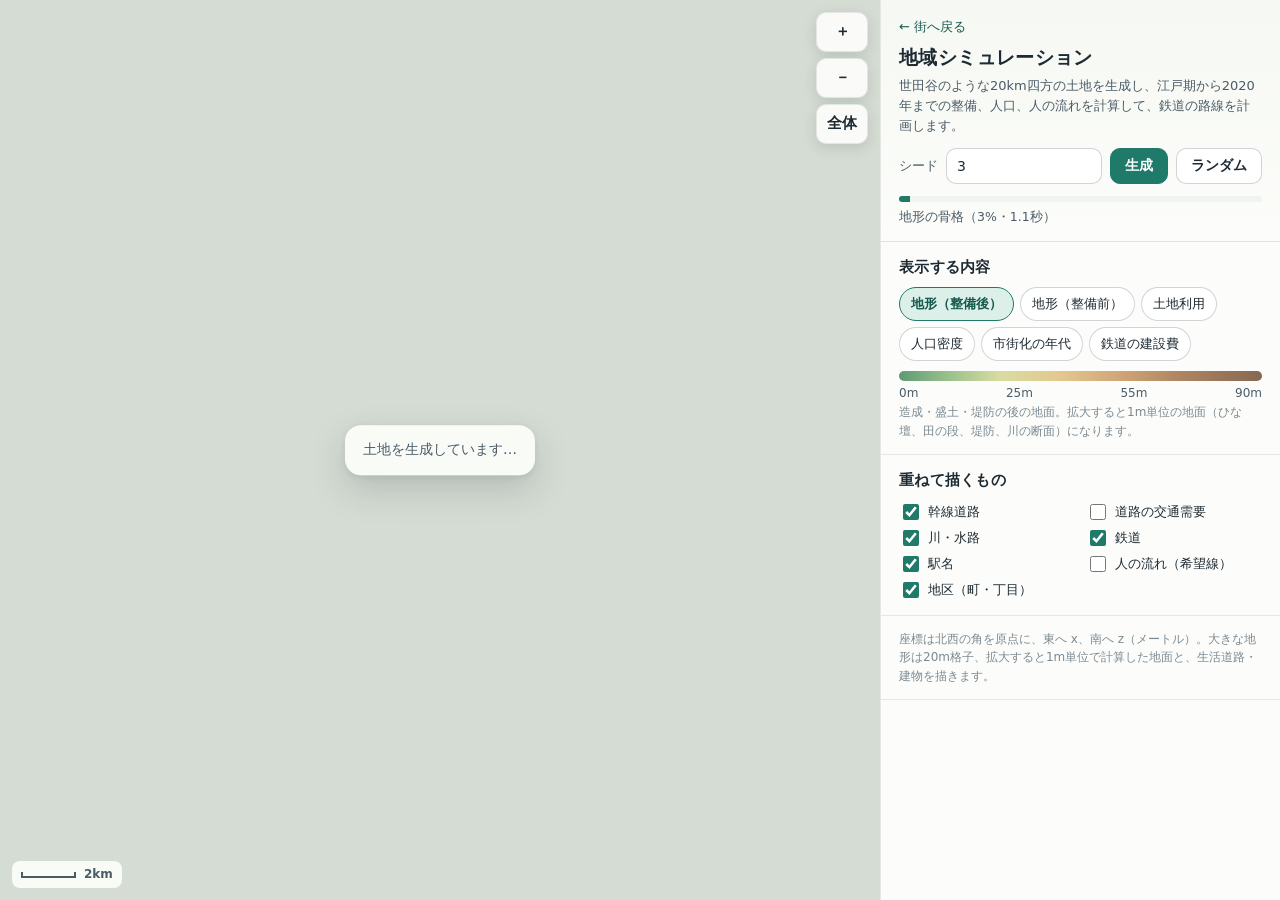
==== region.html @ edf099e9 "Serve game and region worker bundles from GitHub Pages" ====
<!doctype html>
<html lang="ja">
<head>
  <meta name="machi-api-origin" content="https://institutional-approximate-earthquake-sponsors.trycloudflare.com/">
  <meta name="machi-realtime-origin" content="https://contest-holder-anchor-worth.trycloudflare.com/">
  <meta name="robots" content="noindex, nofollow">
  <meta charset="utf-8">
  <meta name="viewport" content="width=device-width, initial-scale=1, viewport-fit=cover">
  <meta name="theme-color" content="#f6f7f3">
  <meta name="description" content="20km四方の世田谷風の土地を生成し、整備・人口・人の流れ・鉄道の路線計画をシミュレーションする地図。">
  <title>地域シミュレーション｜まちのとなり</title>
  <link rel="stylesheet" href="./region/map.css?v=online-1794980046418">
</head>
<body>
  <main class="region">
    <section class="map" aria-label="地図">
      <canvas id="map"></canvas>
      <div class="map-status" id="status" role="status" hidden></div>
      <div class="map-tools" role="group" aria-label="拡大と縮小">
        <button type="button" data-zoom="in" aria-label="拡大">＋</button>
        <button type="button" data-zoom="out" aria-label="縮小">－</button>
        <button type="button" data-zoom="fit">全体</button>
      </div>
      <div class="scale" id="scale" aria-hidden="true"><span></span><b></b></div>
      <div class="readout" id="readout" hidden></div>
      <button type="button" class="panel-toggle" id="panel-toggle" aria-controls="panel" aria-expanded="true">数値と路線</button>
    </section>

    <aside class="panel" id="panel">
      <header class="panel-head">
        <a class="back" href="./">← 街へ戻る</a>
        <h1>地域シミュレーション</h1>
        <p class="lead">世田谷のような20km四方の土地を生成し、江戸期から2020年までの整備、人口、人の流れを計算して、鉄道の路線を計画します。</p>
        <form id="seed-form" class="seed">
          <label for="seed">シード</label>
          <input id="seed" name="seed" value="3" autocomplete="off" maxlength="40" inputmode="text">
          <button type="submit" class="primary">生成</button>
          <button type="button" id="random-seed">ランダム</button>
        </form>
        <div class="progress" id="progress" hidden>
          <div class="bar"><span></span></div>
          <p></p>
        </div>
      </header>

      <section class="block">
        <h2>表示する内容</h2>
        <div class="layers" id="layers" role="radiogroup" aria-label="地図の色分け"></div>
        <div class="legend" id="legend"></div>
      </section>

      <section class="block">
        <h2>重ねて描くもの</h2>
        <div class="toggles" id="toggles">
          <label><input type="checkbox" data-show="roads" checked> 幹線道路</label>
          <label><input type="checkbox" data-show="traffic"> 道路の交通需要</label>
          <label><input type="checkbox" data-show="streams" checked> 川・水路</label>
          <label><input type="checkbox" data-show="rail" checked> 鉄道</label>
          <label><input type="checkbox" data-show="labels" checked> 駅名</label>
          <label><input type="checkbox" data-show="desire"> 人の流れ（希望線）</label>
          <label><input type="checkbox" data-show="districts" checked> 地区（町・丁目）</label>
        </div>
      </section>

      <section class="block" id="district" hidden></section>

      <section class="block" id="summary" hidden></section>
      <section class="block" id="eras" hidden></section>
      <section class="block" id="lines" hidden></section>
      <section class="block" id="line-detail" hidden></section>

      <section class="block" id="export" hidden>
        <h2>1m標高の書き出し</h2>
        <p class="note">地図の中央を中心に、見えている範囲（最大1024m四方）の標高を1m間隔で書き出します。</p>
        <div class="buttons">
          <button type="button" data-export="asc">ASCIIグリッド（.asc）</button>
          <button type="button" data-export="png">16bit PNG（1cm単位）</button>
        </div>
        <p class="note" id="export-note"></p>
      </section>

      <footer class="block foot">
        <p>座標は北西の角を原点に、東へ x、南へ z（メートル）。大きな地形は20m格子、拡大すると1m単位で計算した地面と、生活道路・建物を描きます。</p>
      </footer>
    </aside>
  </main>
  <script type="module" src="./region/map.bundle.js?v=assets-20261118" onerror="var s=document.getElementById('status');s.hidden=false;s.classList.add('error');s.textContent='地図の部品を読み込めませんでした。ページを読み込み直してください。'"></script>
</body>
</html>
---- region/map.css ----
/* The region map: the map fills the window, the numbers and lines sit in a panel on the right
   (a sheet at the bottom on a phone). Colours and type follow the game's own screen. */

:root {
  color-scheme: light;
  --font: "Yu Gothic UI", "Hiragino Sans", "Noto Sans JP", Meiryo, system-ui, sans-serif;
  --ink: #1d2a33;
  --ink-2: #4b5b66;
  --ink-3: #7b8992;
  --surface: rgba(252, 253, 250, 0.94);
  --solid: #fcfdfa;
  --sunken: #f0f3f0;
  --line: rgba(29, 42, 51, 0.1);
  --line-strong: rgba(29, 42, 51, 0.2);
  --accent: #1f7a6a;
  --accent-ink: #14594d;
  --accent-soft: #dcefe9;
  --danger: #c4453c;
  --radius: 16px;
  --radius-s: 10px;
  --shadow: 0 14px 36px rgba(18, 38, 48, 0.17), 0 2px 6px rgba(18, 38, 48, 0.08);
  --shadow-s: 0 4px 14px rgba(18, 38, 48, 0.13);
  --panel: 400px;
  font: 500 14px/1.55 var(--font);
  color: var(--ink);
}

*, *::before, *::after { box-sizing: border-box; }
html, body { width: 100%; height: 100%; margin: 0; }
body { overflow: hidden; overscroll-behavior: none; background: #dfe5dc; -webkit-text-size-adjust: 100%; }
button, input, select { font: inherit; color: inherit; -webkit-tap-highlight-color: transparent; }
h1, h2, h3, p { margin: 0; }

.region { display: grid; grid-template-columns: minmax(0, 1fr) var(--panel); width: 100%; height: 100%; }

/* The map */
.map { position: relative; min-width: 0; min-height: 0; overflow: hidden; background: #dfe5dc; }
#map { display: block; width: 100%; height: 100%; touch-action: none; cursor: grab; }
#map.dragging { cursor: grabbing; }
.map-status {
  position: absolute; left: 50%; top: 50%; transform: translate(-50%, -50%);
  max-width: min(420px, 86%); padding: 14px 18px; border-radius: var(--radius);
  background: var(--surface); box-shadow: var(--shadow); text-align: center; color: var(--ink-2);
}
.map-status.error { color: var(--danger); text-align: left; white-space: pre-wrap; font-size: 12.5px; }
.map-tools { position: absolute; right: 12px; top: 12px; display: flex; flex-direction: column; gap: 6px; }
.map-tools button {
  min-width: 40px; height: 40px; padding: 0 10px; border: 1px solid var(--line); border-radius: var(--radius-s);
  background: var(--surface); box-shadow: var(--shadow-s); font-weight: 700; font-size: 15px; cursor: pointer;
}
.map-tools button:hover { background: var(--solid); }
.scale { position: absolute; left: 12px; bottom: 12px; display: flex; align-items: center; gap: 8px; padding: 4px 9px; border-radius: 8px; background: var(--surface); font-size: 12px; color: var(--ink-2); pointer-events: none; }
.scale span { display: block; height: 6px; border: 2px solid var(--ink-2); border-top: 0; }
.scale b { font-weight: 600; }
.readout {
  position: absolute; left: 12px; bottom: 46px; max-width: min(330px, calc(100% - 24px)); padding: 9px 12px;
  border-radius: var(--radius-s); background: var(--surface); box-shadow: var(--shadow-s);
  font-size: 12.5px; line-height: 1.5; color: var(--ink-2); pointer-events: none;
}
.readout b { color: var(--ink); font-weight: 650; }
.panel-toggle { display: none; }

/* The panel */
.panel { min-height: 0; overflow-y: auto; overscroll-behavior: contain; background: var(--solid); border-left: 1px solid var(--line); }
.panel-head { padding: 16px 18px 14px; border-bottom: 1px solid var(--line); background: linear-gradient(#f6f8f3, var(--solid)); }
.back { display: inline-block; margin-bottom: 8px; color: var(--accent-ink); font-size: 13px; text-decoration: none; }
.back:hover { text-decoration: underline; }
h1 { font-size: 19px; line-height: 1.3; letter-spacing: 0.02em; }
.lead { margin-top: 6px; color: var(--ink-2); font-size: 13px; }
.seed { display: flex; flex-wrap: wrap; align-items: center; gap: 8px; margin-top: 12px; }
.seed label { color: var(--ink-2); font-size: 13px; }
.seed input { flex: 1 1 90px; min-width: 0; height: 36px; padding: 0 10px; border: 1px solid var(--line-strong); border-radius: var(--radius-s); background: #fff; }
.seed button, .buttons button {
  height: 36px; padding: 0 14px; border: 1px solid var(--line-strong); border-radius: var(--radius-s);
  background: #fff; cursor: pointer; font-weight: 600;
}
.seed button.primary { border-color: var(--accent); background: var(--accent); color: #fff; }
.seed button:hover, .buttons button:hover { filter: brightness(0.97); }
.progress { margin-top: 12px; }
.progress .bar { height: 6px; border-radius: 3px; background: var(--sunken); overflow: hidden; }
.progress .bar span { display: block; width: 0; height: 100%; background: var(--accent); transition: width 0.2s; }
.progress p { margin-top: 5px; color: var(--ink-2); font-size: 12.5px; }

.block { padding: 14px 18px; border-bottom: 1px solid var(--line); }
.block h2 { margin-bottom: 9px; font-size: 14.5px; letter-spacing: 0.02em; }
.block h3 { margin: 12px 0 6px; font-size: 13px; color: var(--ink-2); }
.note { color: var(--ink-3); font-size: 12px; }
.foot p { color: var(--ink-3); font-size: 12px; }

.layers { display: flex; flex-wrap: wrap; gap: 6px; }
.layers label { position: relative; }
.layers input { position: absolute; opacity: 0; pointer-events: none; }
.layers span { display: inline-block; padding: 6px 11px; border: 1px solid var(--line-strong); border-radius: 999px; background: #fff; font-size: 13px; cursor: pointer; }
.layers input:checked + span { border-color: var(--accent); background: var(--accent-soft); color: var(--accent-ink); font-weight: 650; }
.layers input:focus-visible + span { outline: 2px solid var(--accent); outline-offset: 2px; }
.legend { margin-top: 10px; font-size: 12px; color: var(--ink-2); }
.legend .ramp { height: 10px; border-radius: 5px; }
.legend .ticks { display: flex; justify-content: space-between; margin-top: 3px; }
.legend .swatches { display: grid; grid-template-columns: repeat(auto-fill, minmax(110px, 1fr)); gap: 3px 10px; }
.legend .swatches i { display: inline-block; width: 12px; height: 12px; margin-right: 6px; border-radius: 3px; vertical-align: -1px; box-shadow: inset 0 0 0 1px rgba(0, 0, 0, 0.12); }
.toggles { display: grid; grid-template-columns: 1fr 1fr; gap: 4px 10px; font-size: 13px; }
.toggles label { display: flex; align-items: center; gap: 6px; cursor: pointer; }
.toggles input { width: 16px; height: 16px; accent-color: var(--accent); }

.stats { display: grid; grid-template-columns: 1fr 1fr; gap: 8px; }
.stat { padding: 8px 10px; border-radius: var(--radius-s); background: var(--sunken); }
.stat dt { color: var(--ink-3); font-size: 11.5px; }
.stat dd { margin: 1px 0 0; font-size: 15px; font-weight: 700; font-variant-numeric: tabular-nums; }
.stat dd small { font-size: 11.5px; font-weight: 500; color: var(--ink-2); }

.eras { display: grid; grid-template-columns: auto 1fr auto; gap: 3px 8px; align-items: center; font-size: 12px; font-variant-numeric: tabular-nums; }
.eras .track { height: 9px; border-radius: 5px; background: var(--sunken); overflow: hidden; }
.eras .track span { display: block; height: 100%; border-radius: 5px; }

.line-table { width: 100%; border-collapse: collapse; font-size: 12.5px; font-variant-numeric: tabular-nums; }
.line-table th { padding: 4px 4px; color: var(--ink-3); font-size: 11.5px; font-weight: 500; text-align: right; }
.line-table th:first-child, .line-table td:first-child { text-align: left; }
.line-table td { padding: 6px 4px; border-top: 1px solid var(--line); text-align: right; white-space: nowrap; }
.line-table tr[data-line] { cursor: pointer; }
.line-table tr[data-line]:hover td { background: #f3f6f2; }
.line-table tr.selected td { background: var(--accent-soft); }
.chip { display: inline-block; width: 10px; height: 10px; margin-right: 6px; border-radius: 50%; vertical-align: 0; }
.network { margin-top: 10px; color: var(--ink-2); font-size: 12.5px; }

.detail-head { display: flex; align-items: center; gap: 8px; }
.detail-head h2 { margin: 0; }
.detail-head button { margin-left: auto; height: 30px; padding: 0 10px; border: 1px solid var(--line-strong); border-radius: 8px; background: #fff; cursor: pointer; font-size: 12.5px; }
.profile-wrap { position: relative; margin-top: 10px; }
#profile { display: block; width: 100%; height: 200px; border-radius: var(--radius-s); background: #f7f8f4; cursor: crosshair; touch-action: none; }
.profile-info { min-height: 2.9em; margin-top: 5px; color: var(--ink-2); font-size: 12px; font-variant-numeric: tabular-nums; }
.difficulty { display: flex; height: 8px; margin-top: 4px; border-radius: 4px; overflow: hidden; }
.difficulty span { flex: 1 1 0; }
.struct-bar { display: flex; height: 12px; margin-top: 6px; border-radius: 6px; overflow: hidden; }
.struct-legend { display: grid; grid-template-columns: 1fr auto auto; gap: 2px 10px; margin-top: 6px; font-size: 12px; font-variant-numeric: tabular-nums; }
.struct-legend i { display: inline-block; width: 10px; height: 10px; margin-right: 6px; border-radius: 2px; }
.struct-legend span:nth-child(3n+2), .struct-legend span:nth-child(3n) { text-align: right; }
.station-table { width: 100%; margin-top: 6px; border-collapse: collapse; font-size: 12px; font-variant-numeric: tabular-nums; }
.station-table td, .station-table th { padding: 3px 4px; border-top: 1px solid var(--line); text-align: right; }
.station-table th { color: var(--ink-3); font-weight: 500; border-top: 0; }
.station-table td:first-child, .station-table th:first-child { text-align: left; }
.station-table tr { cursor: pointer; }
.station-table tr:hover td { background: #f3f6f2; }
.buttons { display: flex; flex-wrap: wrap; gap: 8px; margin: 8px 0 6px; }

/* Making a town of the game from a district (game-link.js). */
.game-link { margin-top: 12px; padding-top: 12px; border-top: 1px solid var(--line); }
.game-link h3 { margin: 0 0 6px; font-size: 14px; }
.game-link .note { margin: 0 0 8px; }
.game-town { margin-bottom: 10px; padding: 10px 12px; border-radius: var(--radius-s); background: var(--accent-soft); color: var(--accent-ink); font-size: 13px; }
.game-town p { margin: 0; }
.game-town b { letter-spacing: 0.06em; }
.game-link .field { display: grid; gap: 4px; color: var(--ink-2); font-size: 13px; }
.game-link .field input { height: 36px; padding: 0 10px; border: 1px solid var(--line-strong); border-radius: var(--radius-s); background: #fff; font: inherit; color: var(--ink); }
.game-link .choice { display: grid; grid-template-columns: 1fr 1fr; gap: 8px; margin: 10px 0 0; padding: 0; border: 0; }
.game-link .choice legend { margin-bottom: 4px; padding: 0; color: var(--ink-2); font-size: 13px; }
.game-link .choice label { display: flex; gap: 8px; align-items: flex-start; padding: 8px 10px; border: 1px solid var(--line-strong); border-radius: var(--radius-s); background: #fff; cursor: pointer; font-weight: 600; }
.game-link .choice label:has(input:checked) { border-color: var(--accent); background: var(--accent-soft); }
.game-link .choice input { margin: 3px 0 0; accent-color: var(--accent); }
.game-link .choice small { display: block; color: var(--ink-3); font-weight: 500; font-size: 12px; }
.buttons button.primary { border-color: var(--accent); background: var(--accent); color: #fff; }
.buttons button:disabled { opacity: 0.55; cursor: progress; }
.game-status { margin: 4px 0 0; color: var(--ink-2); font-size: 13px; white-space: pre-line; }
.game-status.failed { color: var(--danger); }
.game-status.warning { color: #8f5f00; }
/* Who manages the district in the town this browser made, or the offer to make it one's own. */
.game-claim { margin-top: 10px; padding-top: 10px; border-top: 1px solid rgba(20, 89, 77, 0.16); }
.game-claim p + p { margin-top: 4px; }
.game-claim .game-manager { font-weight: 700; }
.game-claim .note { margin: 4px 0 0; }
.game-claim .buttons { margin: 8px 0 0; }
.game-claim .buttons button { border-color: var(--accent); color: var(--accent-ink); }

@media (max-width: 760px) {
  .region { display: block; }
  .map { position: fixed; inset: 0; }
  .panel {
    position: fixed; left: 0; right: 0; bottom: 0; height: 52vh; border-left: 0; border-top: 1px solid var(--line);
    border-radius: var(--radius) var(--radius) 0 0; box-shadow: var(--shadow); transition: transform 0.25s;
  }
  .panel.collapsed { transform: translateY(calc(100% - 0px)); }
  .panel-toggle {
    display: block; position: absolute; right: 12px; bottom: calc(52vh + 10px); height: 38px; padding: 0 14px;
    border: 1px solid var(--line); border-radius: 999px; background: var(--surface); box-shadow: var(--shadow-s); font-weight: 600;
  }
  .panel-toggle.collapsed { bottom: max(12px, env(safe-area-inset-bottom)); }
  .readout { bottom: calc(52vh + 56px); }
  .scale { bottom: calc(52vh + 10px); }
  .map.full .readout { bottom: 56px; }
  .map.full .scale { bottom: 12px; }
}
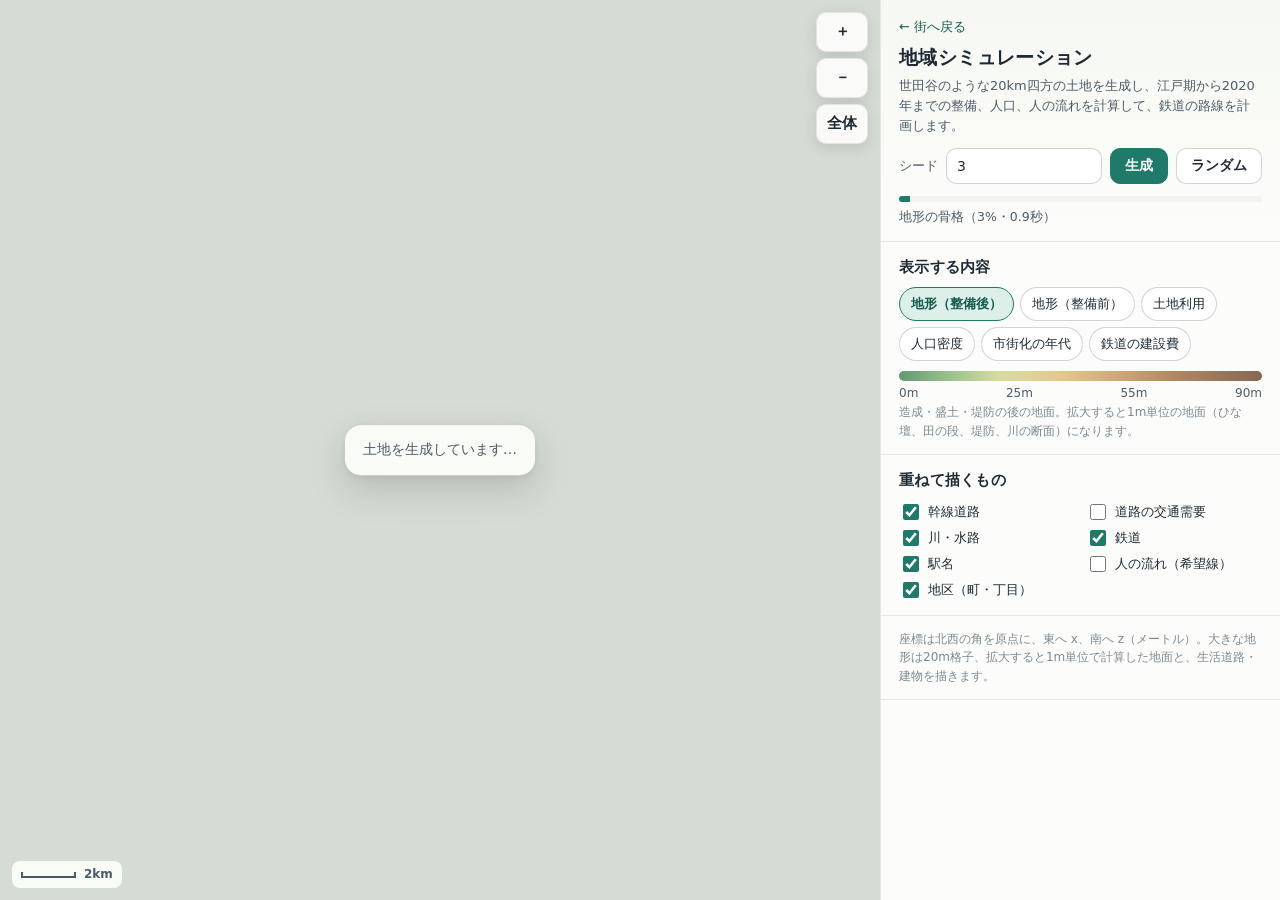
==== commit cfd1e20c: "Preload region buildings and animate station platform doors" ====
--- a/region.html
+++ b/region.html
@@ -9,7 +9,7 @@
   <meta name="theme-color" content="#f6f7f3">
   <meta name="description" content="20km四方の世田谷風の土地を生成し、整備・人口・人の流れ・鉄道の路線計画をシミュレーションする地図。">
   <title>地域シミュレーション｜まちのとなり</title>
-  <link rel="stylesheet" href="./region/map.css?v=online-1794980046418">
+  <link rel="stylesheet" href="./region/map.css?v=stations-20261118">
 </head>
 <body>
   <main class="region">
@@ -84,6 +84,6 @@
       </footer>
     </aside>
   </main>
-  <script type="module" src="./region/map.bundle.js?v=assets-20261118" onerror="var s=document.getElementById('status');s.hidden=false;s.classList.add('error');s.textContent='地図の部品を読み込めませんでした。ページを読み込み直してください。'"></script>
+  <script type="module" src="./region/map.bundle.js?v=stations-20261118" onerror="var s=document.getElementById('status');s.hidden=false;s.classList.add('error');s.textContent='地図の部品を読み込めませんでした。ページを読み込み直してください。'"></script>
 </body>
 </html>
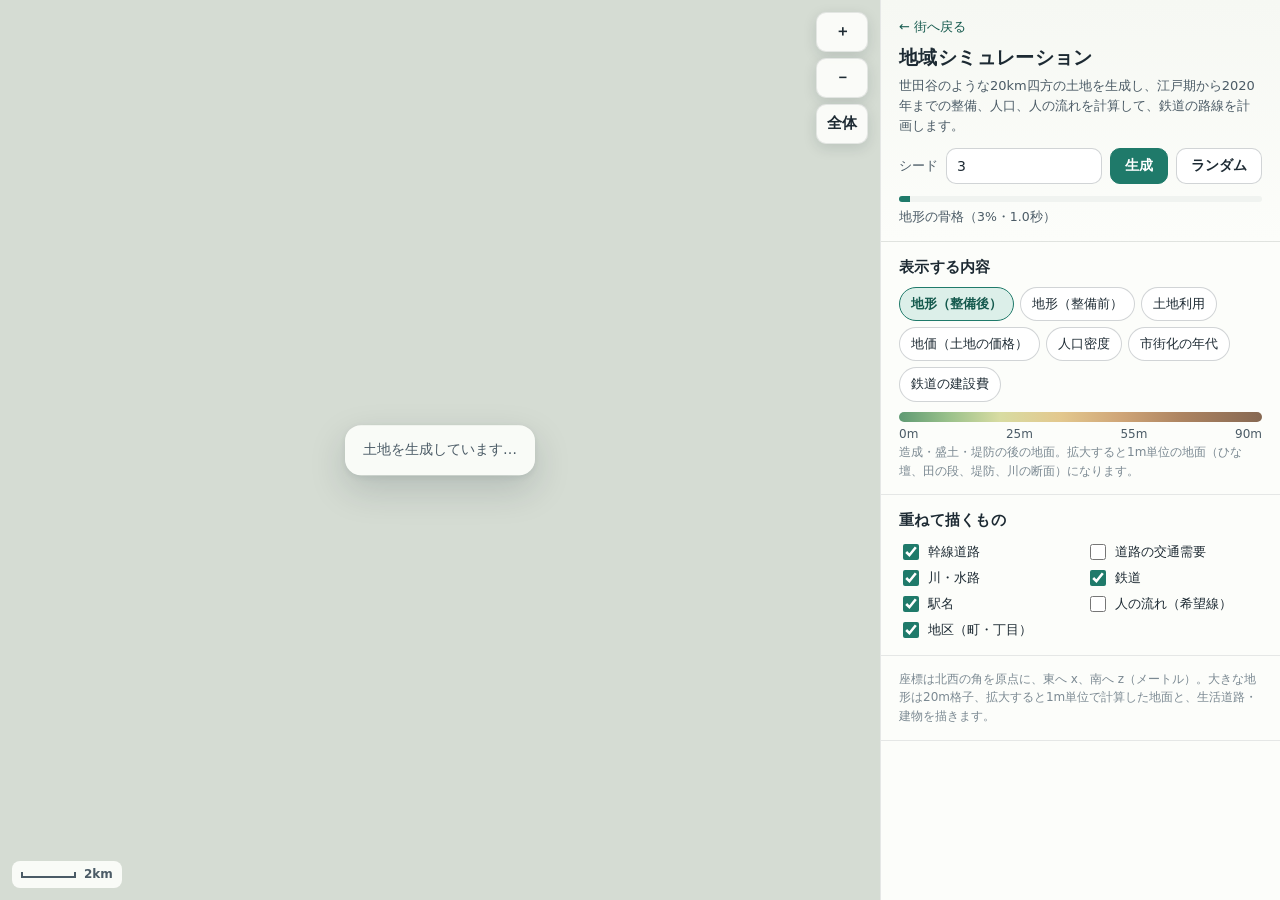
==== commit 622e64fa: "Publish latest region town and monorail boarding updates" ====
--- a/region.html
+++ b/region.html
@@ -9,7 +9,7 @@
   <meta name="theme-color" content="#f6f7f3">
   <meta name="description" content="20km四方の世田谷風の土地を生成し、整備・人口・人の流れ・鉄道の路線計画をシミュレーションする地図。">
   <title>地域シミュレーション｜まちのとなり</title>
-  <link rel="stylesheet" href="./region/map.css?v=stations-20261118">
+  <link rel="stylesheet" href="./region/map.css?v=boarding-20261119">
 </head>
 <body>
   <main class="region">
@@ -43,6 +43,8 @@
         </div>
       </header>
 
+      <section class="block" id="district" hidden></section>
+
       <section class="block">
         <h2>表示する内容</h2>
         <div class="layers" id="layers" role="radiogroup" aria-label="地図の色分け"></div>
@@ -61,8 +63,6 @@
           <label><input type="checkbox" data-show="districts" checked> 地区（町・丁目）</label>
         </div>
       </section>
-
-      <section class="block" id="district" hidden></section>
 
       <section class="block" id="summary" hidden></section>
       <section class="block" id="eras" hidden></section>
@@ -84,6 +84,6 @@
       </footer>
     </aside>
   </main>
-  <script type="module" src="./region/map.bundle.js?v=stations-20261118" onerror="var s=document.getElementById('status');s.hidden=false;s.classList.add('error');s.textContent='地図の部品を読み込めませんでした。ページを読み込み直してください。'"></script>
+  <script type="module" src="./region/map.bundle.js?v=boarding-20261119" onerror="var s=document.getElementById('status');s.hidden=false;s.classList.add('error');s.textContent='地図の部品を読み込めませんでした。ページを読み込み直してください。'"></script>
 </body>
 </html>
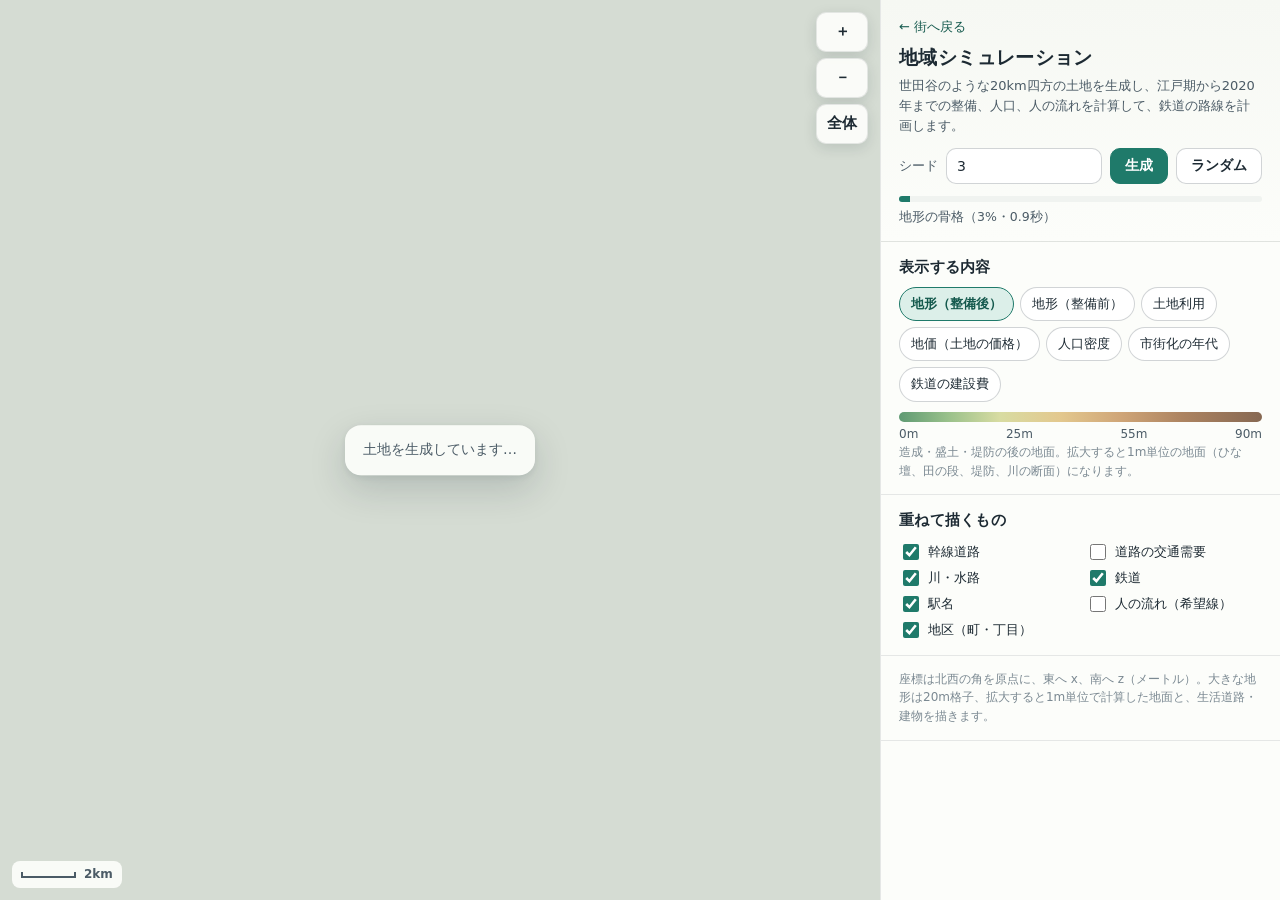
==== commit 8a49b792: "Publish latest streetscape and monorail updates" ====
--- a/region.html
+++ b/region.html
@@ -9,7 +9,7 @@
   <meta name="theme-color" content="#f6f7f3">
   <meta name="description" content="20km四方の世田谷風の土地を生成し、整備・人口・人の流れ・鉄道の路線計画をシミュレーションする地図。">
   <title>地域シミュレーション｜まちのとなり</title>
-  <link rel="stylesheet" href="./region/map.css?v=boarding-20261119">
+  <link rel="stylesheet" href="./region/map.css?v=online-20261119-2">
 </head>
 <body>
   <main class="region">
@@ -84,6 +84,6 @@
       </footer>
     </aside>
   </main>
-  <script type="module" src="./region/map.bundle.js?v=boarding-20261119" onerror="var s=document.getElementById('status');s.hidden=false;s.classList.add('error');s.textContent='地図の部品を読み込めませんでした。ページを読み込み直してください。'"></script>
+  <script type="module" src="./region/map.bundle.js?v=online-20261119-2" onerror="var s=document.getElementById('status');s.hidden=false;s.classList.add('error');s.textContent='地図の部品を読み込めませんでした。ページを読み込み直してください。'"></script>
 </body>
 </html>
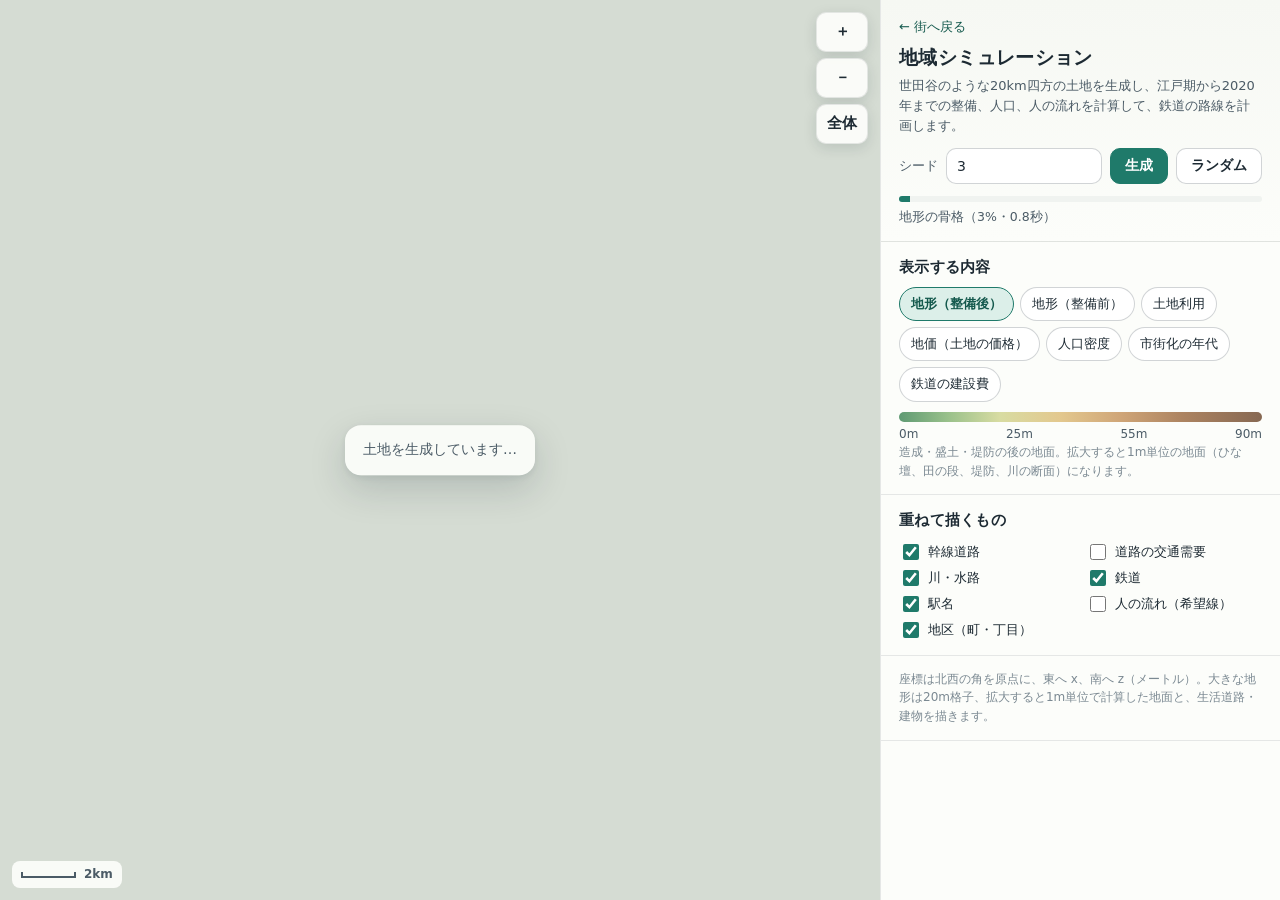
==== commit 53b3ab7b: "Restore public playtest connection endpoints" ====
--- a/region.html
+++ b/region.html
@@ -1,8 +1,8 @@
 <!doctype html>
 <html lang="ja">
 <head>
-  <meta name="machi-api-origin" content="https://institutional-approximate-earthquake-sponsors.trycloudflare.com/">
-  <meta name="machi-realtime-origin" content="https://contest-holder-anchor-worth.trycloudflare.com/">
+  <meta name="machi-api-origin" content="https://variations-past-burner-allocated.trycloudflare.com/">
+  <meta name="machi-realtime-origin" content="https://pen-stainless-peaceful-blessed.trycloudflare.com/">
   <meta name="robots" content="noindex, nofollow">
   <meta charset="utf-8">
   <meta name="viewport" content="width=device-width, initial-scale=1, viewport-fit=cover">
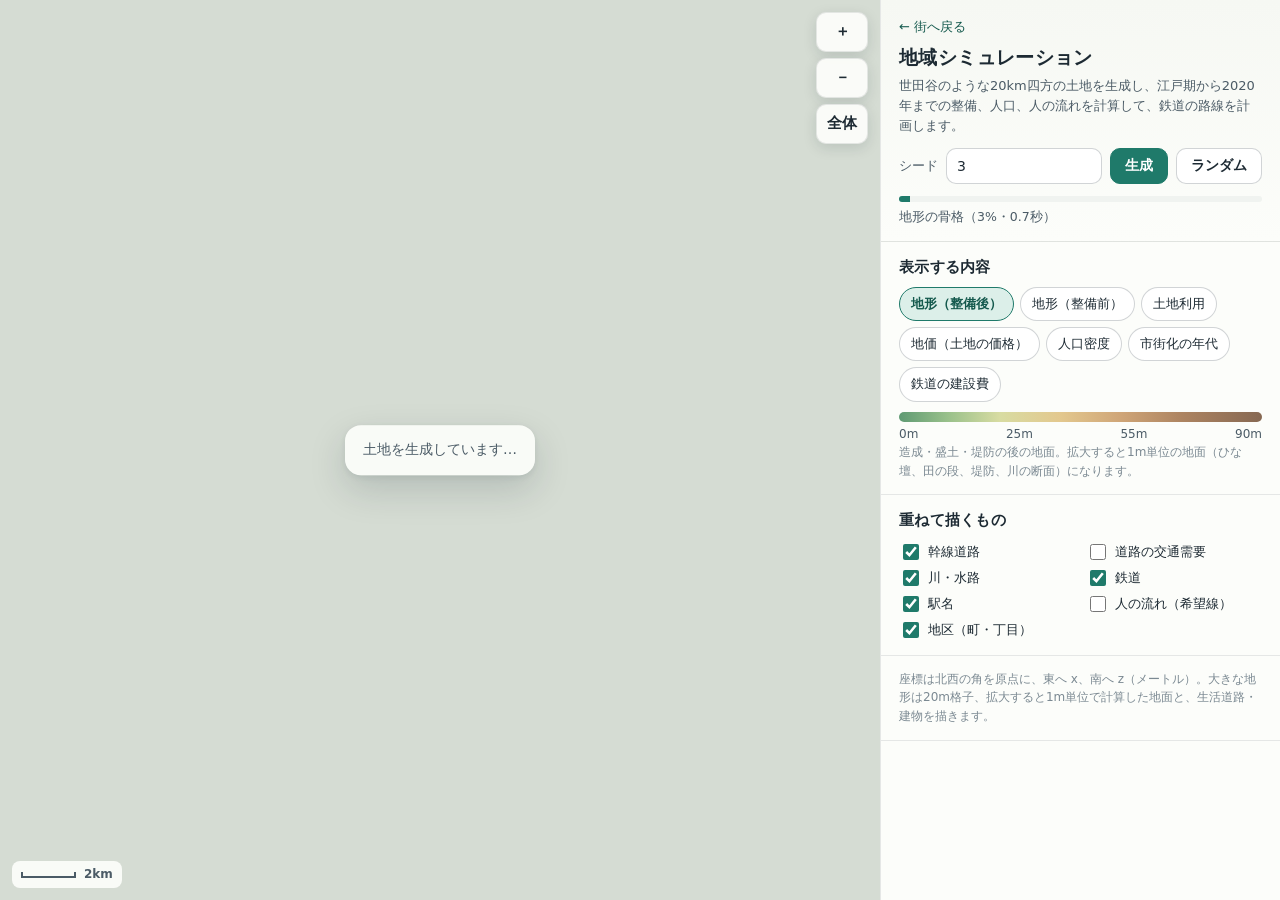
==== commit 74868110: "Restore the public town connection" ====
--- a/region.html
+++ b/region.html
@@ -1,8 +1,8 @@
 <!doctype html>
 <html lang="ja">
 <head>
-  <meta name="machi-api-origin" content="https://variations-past-burner-allocated.trycloudflare.com/">
-  <meta name="machi-realtime-origin" content="https://pen-stainless-peaceful-blessed.trycloudflare.com/">
+  <meta name="machi-api-origin" content="https://min-text-mailing-nelson.trycloudflare.com/">
+  <meta name="machi-realtime-origin" content="https://secrets-sure-framework-able.trycloudflare.com/">
   <meta name="robots" content="noindex, nofollow">
   <meta charset="utf-8">
   <meta name="viewport" content="width=device-width, initial-scale=1, viewport-fit=cover">
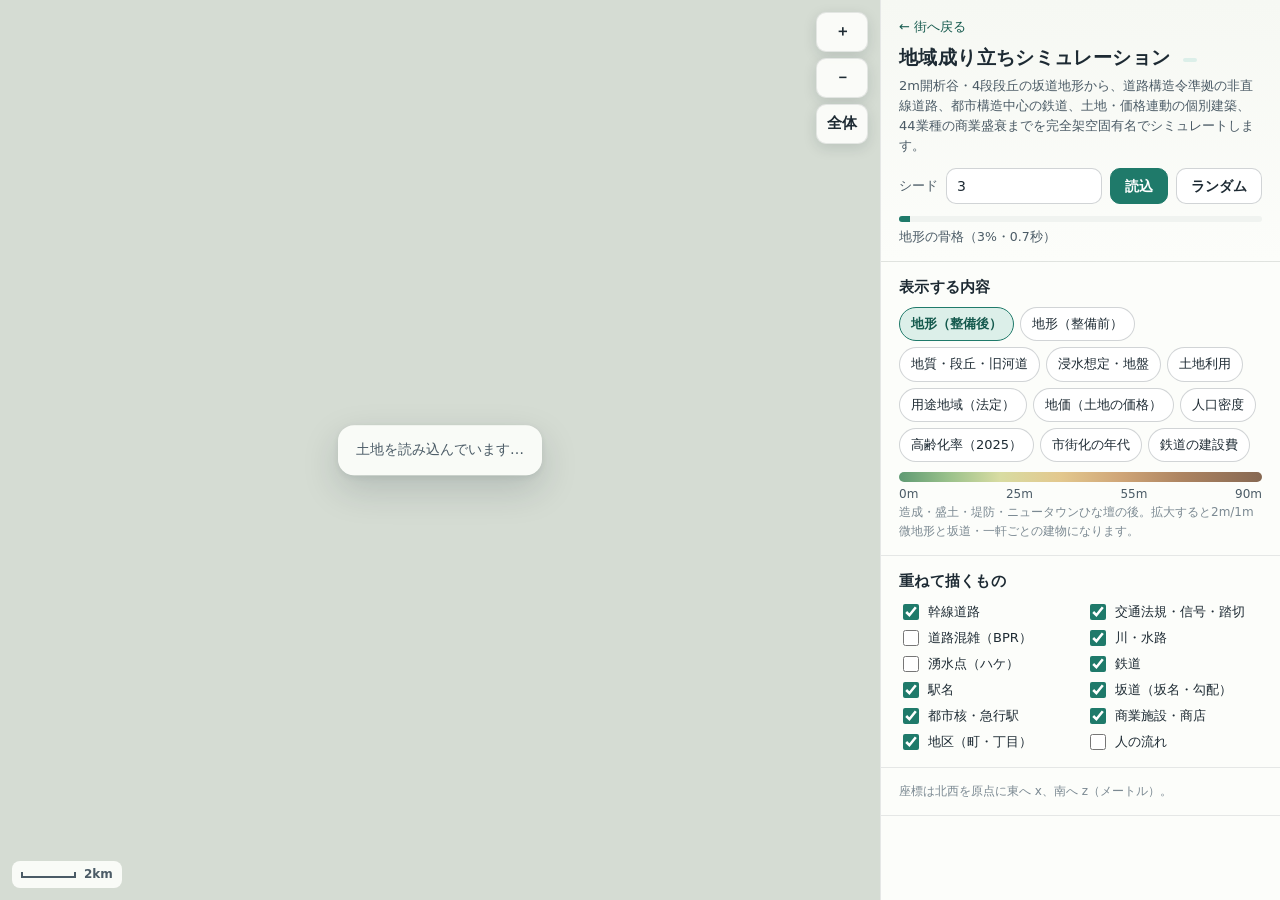
==== commit 1d25a70b: "Publish the latest region and building controls" ====
--- a/region.html
+++ b/region.html
@@ -7,15 +7,24 @@
   <meta charset="utf-8">
   <meta name="viewport" content="width=device-width, initial-scale=1, viewport-fit=cover">
   <meta name="theme-color" content="#f6f7f3">
-  <meta name="description" content="20km四方の世田谷風の土地を生成し、整備・人口・人の流れ・鉄道の路線計画をシミュレーションする地図。">
-  <title>地域シミュレーション｜まちのとなり</title>
-  <link rel="stylesheet" href="./region/map.css?v=online-20261119-2">
+  <meta name="description" content="20km四方の土地を5m物理地形・地質から生成し、1700年から2025年までの道路・鉄道・商業施設・商店の成り立ちを極限までシミュレーションする地図。">
+  <title>超極限 地域成り立ちシミュレーション（1700〜2025年）｜まちのとなり</title>
+  <link rel="stylesheet" href="./region/map.css?v=online-20261125-refresh">
 </head>
 <body>
   <main class="region">
     <section class="map" aria-label="地図">
       <canvas id="map"></canvas>
       <div class="map-status" id="status" role="status" hidden></div>
+      <div class="timeline-bar" id="timeline-bar" hidden>
+        <div class="timeline-top">
+          <button type="button" id="timeline-play" title="1700年〜2025年を再生">▶ 再生</button>
+          <span class="timeline-year" id="timeline-year">2025年</span>
+          <input type="range" id="timeline-slider" min="0" max="34" value="34" aria-label="シミュレーション年代">
+          <span class="timeline-kpi" id="timeline-kpi"></span>
+        </div>
+        <div class="timeline-event" id="timeline-event"></div>
+      </div>
       <div class="map-tools" role="group" aria-label="拡大と縮小">
         <button type="button" data-zoom="in" aria-label="拡大">＋</button>
         <button type="button" data-zoom="out" aria-label="縮小">－</button>
@@ -23,18 +32,18 @@
       </div>
       <div class="scale" id="scale" aria-hidden="true"><span></span><b></b></div>
       <div class="readout" id="readout" hidden></div>
-      <button type="button" class="panel-toggle" id="panel-toggle" aria-controls="panel" aria-expanded="true">数値と路線</button>
+      <button type="button" class="panel-toggle" id="panel-toggle" aria-controls="panel" aria-expanded="true">数値と歴史</button>
     </section>
 
     <aside class="panel" id="panel">
       <header class="panel-head">
         <a class="back" href="./">← 街へ戻る</a>
-        <h1>地域シミュレーション</h1>
-        <p class="lead">世田谷のような20km四方の土地を生成し、江戸期から2020年までの整備、人口、人の流れを計算して、鉄道の路線を計画します。</p>
+        <h1>地域成り立ちシミュレーション <span class="sim-badge" id="sim-badge" hidden></span></h1>
+        <p class="lead">2m開析谷・4段段丘の坂道地形から、道路構造令準拠の非直線道路、都市構造中心の鉄道、土地・価格連動の個別建築、44業種の商業盛衰までを完全架空固有名でシミュレートします。</p>
         <form id="seed-form" class="seed">
           <label for="seed">シード</label>
           <input id="seed" name="seed" value="3" autocomplete="off" maxlength="40" inputmode="text">
-          <button type="submit" class="primary">生成</button>
+          <button type="submit" class="primary">読込</button>
           <button type="button" id="random-seed">ランダム</button>
         </form>
         <div class="progress" id="progress" hidden>
@@ -43,6 +52,7 @@
         </div>
       </header>
 
+      <section class="block" id="shop-detail" hidden></section>
       <section class="block" id="district" hidden></section>
 
       <section class="block">
@@ -55,15 +65,21 @@
         <h2>重ねて描くもの</h2>
         <div class="toggles" id="toggles">
           <label><input type="checkbox" data-show="roads" checked> 幹線道路</label>
-          <label><input type="checkbox" data-show="traffic"> 道路の交通需要</label>
+          <label><input type="checkbox" data-show="trafficLaw" checked> 交通法規・信号・踏切</label>
+          <label><input type="checkbox" data-show="traffic"> 道路混雑（BPR）</label>
           <label><input type="checkbox" data-show="streams" checked> 川・水路</label>
+          <label><input type="checkbox" data-show="springs"> 湧水点（ハケ）</label>
           <label><input type="checkbox" data-show="rail" checked> 鉄道</label>
           <label><input type="checkbox" data-show="labels" checked> 駅名</label>
-          <label><input type="checkbox" data-show="desire"> 人の流れ（希望線）</label>
+          <label><input type="checkbox" data-show="slopes" checked> 坂道（坂名・勾配）</label>
+          <label><input type="checkbox" data-show="urbanNodes" checked> 都市核・急行駅</label>
+          <label><input type="checkbox" data-show="shops" checked> 商業施設・商店</label>
           <label><input type="checkbox" data-show="districts" checked> 地区（町・丁目）</label>
+          <label><input type="checkbox" data-show="desire"> 人の流れ</label>
         </div>
       </section>
 
+      <section class="block" id="commerce" hidden></section>
       <section class="block" id="summary" hidden></section>
       <section class="block" id="eras" hidden></section>
       <section class="block" id="lines" hidden></section>
@@ -80,10 +96,10 @@
       </section>
 
       <footer class="block foot">
-        <p>座標は北西の角を原点に、東へ x、南へ z（メートル）。大きな地形は20m格子、拡大すると1m単位で計算した地面と、生活道路・建物を描きます。</p>
+        <p>座標は北西を原点に東へ x、南へ z（メートル）。</p>
       </footer>
     </aside>
   </main>
-  <script type="module" src="./region/map.bundle.js?v=online-20261119-2" onerror="var s=document.getElementById('status');s.hidden=false;s.classList.add('error');s.textContent='地図の部品を読み込めませんでした。ページを読み込み直してください。'"></script>
+  <script type="module" src="./region/map.bundle.js?v=online-20261125-refresh" onerror="var s=document.getElementById('status');s.hidden=false;s.classList.add('error');s.textContent='地図の部品を読み込めませんでした。ページを読み込み直してください。'"></script>
 </body>
 </html>
--- a/region/map.css
+++ b/region/map.css
@@ -170,7 +170,56 @@
 .game-claim .buttons { margin: 8px 0 0; }
 .game-claim .buttons button { border-color: var(--accent); color: var(--accent-ink); }
 
+/* Extreme Deep Simulation UI: timeline bar, CLI controls, commercial analytics */
+.sim-badge {
+  display: inline-block; margin-left: 6px; padding: 2px 7px; border-radius: 999px;
+  font-size: 11px; font-weight: 700; vertical-align: 2px;
+  background: var(--accent-soft); color: var(--accent-ink);
+}
+.sim-badge.fallback { background: #f2ece0; color: #7a5c28; }
+.cli-bar { display: flex; gap: 6px; margin-top: 8px; }
+.cli-btn {
+  flex: 1 1 auto; height: 32px; padding: 0 10px; border: 1px solid var(--accent);
+  border-radius: var(--radius-s); background: var(--accent-soft); color: var(--accent-ink);
+  font-size: 12px; font-weight: 700; cursor: pointer;
+}
+.cli-btn.sub { flex: 0 0 auto; border-color: var(--line-strong); background: #fff; color: var(--ink-2); font-weight: 600; }
+.cli-btn:hover { filter: brightness(0.96); }
+.cli-btn:disabled { opacity: 0.55; cursor: progress; }
+
+.timeline-bar {
+  position: absolute; left: 12px; top: 12px; right: 64px; max-width: 720px;
+  padding: 9px 13px; border-radius: var(--radius); background: var(--surface);
+  box-shadow: var(--shadow-s); backdrop-filter: blur(6px); z-index: 4;
+}
+.timeline-top { display: flex; align-items: center; gap: 10px; }
+.timeline-top button {
+  height: 28px; padding: 0 10px; border: 1px solid var(--accent); border-radius: 8px;
+  background: var(--accent); color: #fff; font-size: 12px; font-weight: 700; cursor: pointer; white-space: nowrap;
+}
+.timeline-year { font-size: 16px; font-weight: 800; font-variant-numeric: tabular-nums; color: var(--ink); min-width: 58px; }
+#timeline-slider { flex: 1 1 auto; accent-color: var(--accent); cursor: pointer; }
+.timeline-kpi { font-size: 11.5px; color: var(--ink-2); font-variant-numeric: tabular-nums; white-space: nowrap; }
+.timeline-event { margin-top: 5px; font-size: 12px; color: var(--ink-2); line-height: 1.4; }
+.timeline-event b { color: var(--accent-ink); }
+
+.shop-filters { display: flex; flex-wrap: wrap; gap: 5px; margin-bottom: 8px; }
+.shop-filters button {
+  padding: 3px 9px; border: 1px solid var(--line-strong); border-radius: 999px;
+  background: #fff; font-size: 11.5px; cursor: pointer; color: var(--ink-2);
+}
+.shop-filters button.active { border-color: var(--accent); background: var(--accent-soft); color: var(--accent-ink); font-weight: 700; }
+.commerce-chart { display: block; width: 100%; height: 155px; border-radius: var(--radius-s); background: #f7f8f4; margin: 6px 0; }
+.chart-legend { display: flex; flex-wrap: wrap; gap: 4px 10px; font-size: 11.5px; color: var(--ink-2); margin-bottom: 8px; }
+.chart-legend i { display: inline-block; width: 10px; height: 3px; margin-right: 4px; vertical-align: 3px; }
+.shop-card { padding: 10px 12px; border-radius: var(--radius-s); background: var(--sunken); font-size: 12.5px; }
+.shop-card .tag { display: inline-block; padding: 1px 7px; border-radius: 999px; color: #fff; font-size: 11px; font-weight: 700; margin-right: 6px; }
+.event-list { margin: 6px 0 0; padding-left: 16px; font-size: 12px; color: var(--ink-2); }
+.event-list li { margin-bottom: 3px; }
+
 @media (max-width: 760px) {
+  .timeline-bar { left: 8px; right: 56px; top: 8px; padding: 7px 10px; }
+  .timeline-kpi { display: none; }
   .region { display: block; }
   .map { position: fixed; inset: 0; }
   .panel {
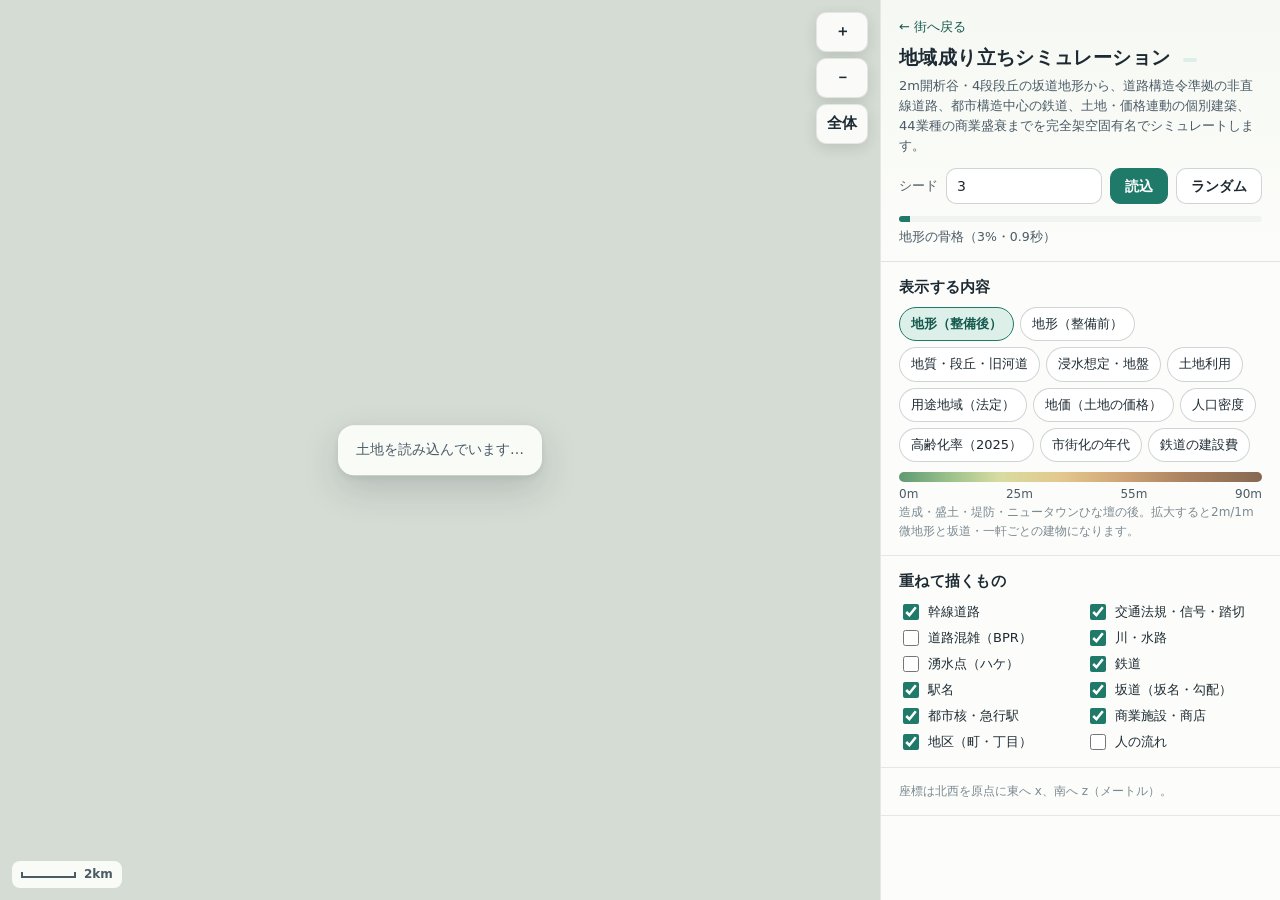
==== commit d418f538: "Restore the playtest connection tunnel" ====
--- a/region.html
+++ b/region.html
@@ -1,8 +1,8 @@
 <!doctype html>
 <html lang="ja">
 <head>
-  <meta name="machi-api-origin" content="https://min-text-mailing-nelson.trycloudflare.com/">
-  <meta name="machi-realtime-origin" content="https://secrets-sure-framework-able.trycloudflare.com/">
+  <meta name="machi-api-origin" content="https://moved-laid-contained-touch.trycloudflare.com/">
+  <meta name="machi-realtime-origin" content="https://moved-laid-contained-touch.trycloudflare.com/">
   <meta name="robots" content="noindex, nofollow">
   <meta charset="utf-8">
   <meta name="viewport" content="width=device-width, initial-scale=1, viewport-fit=cover">
